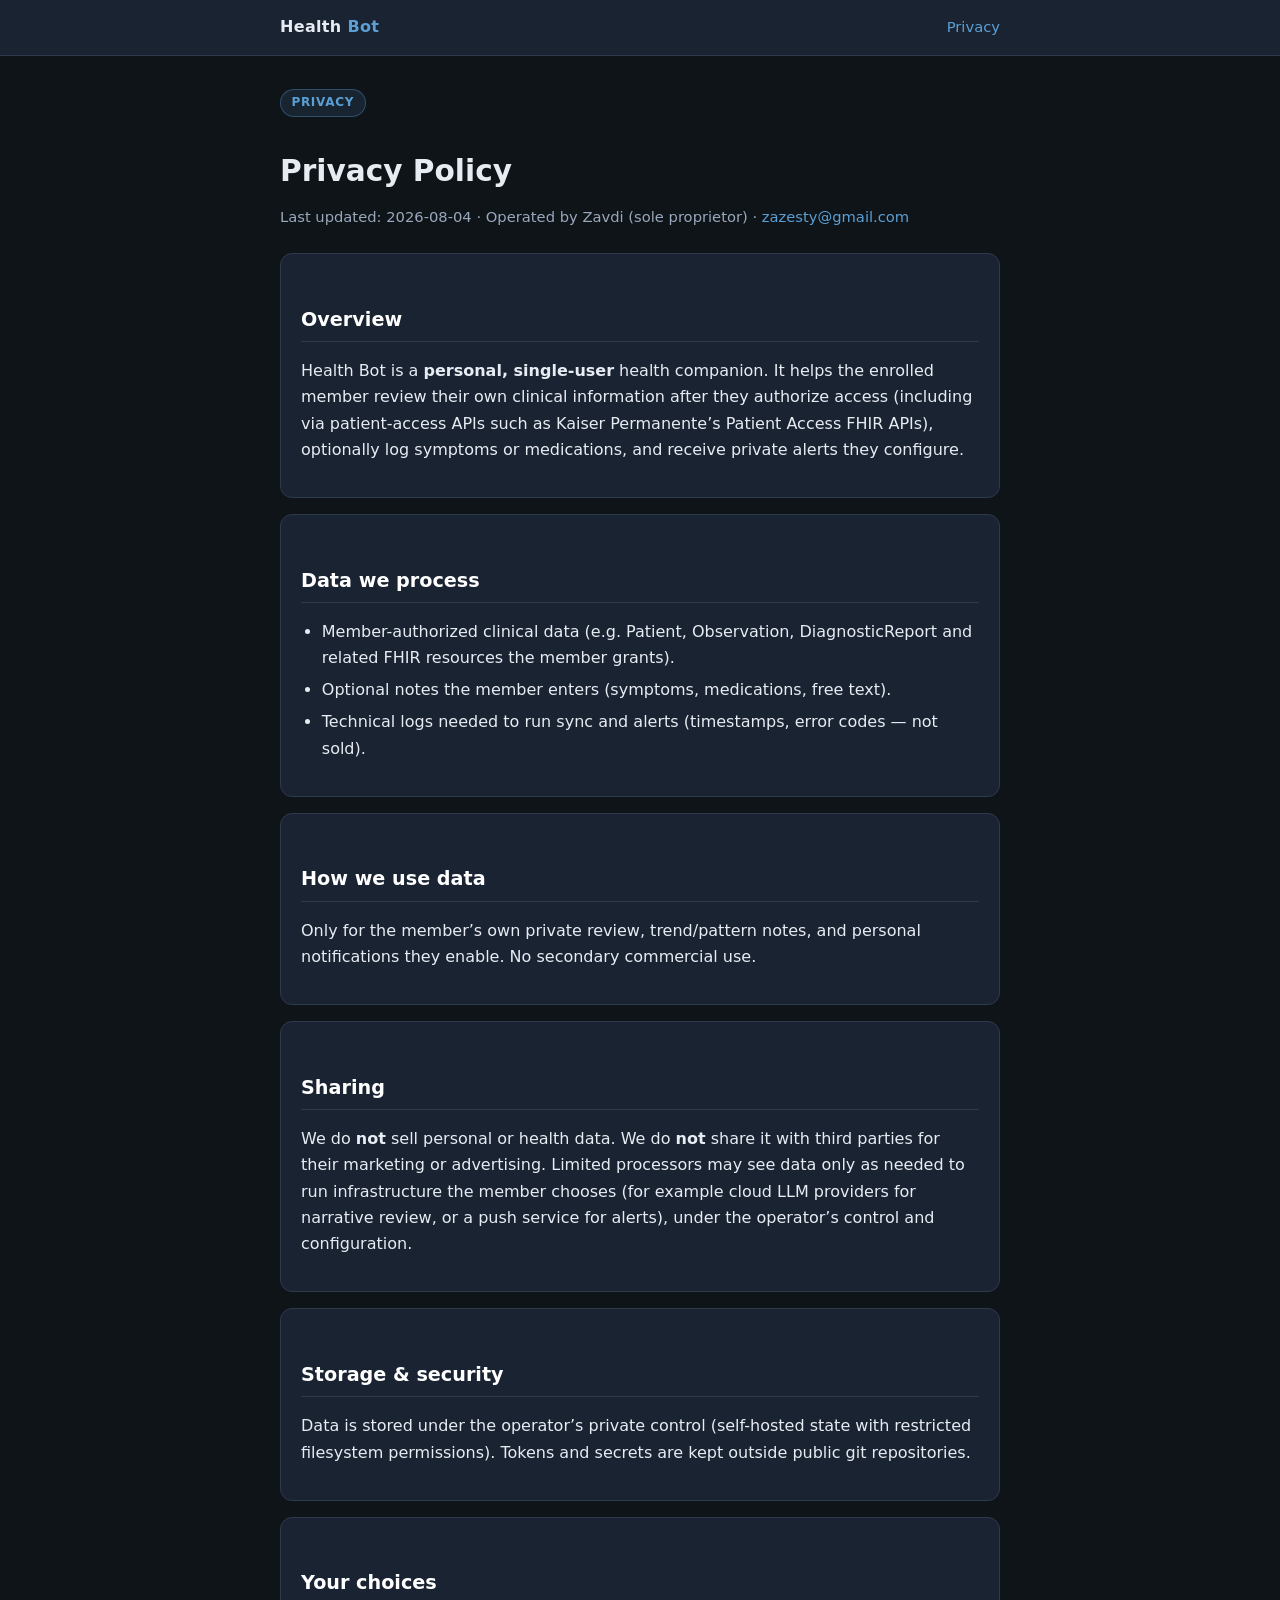
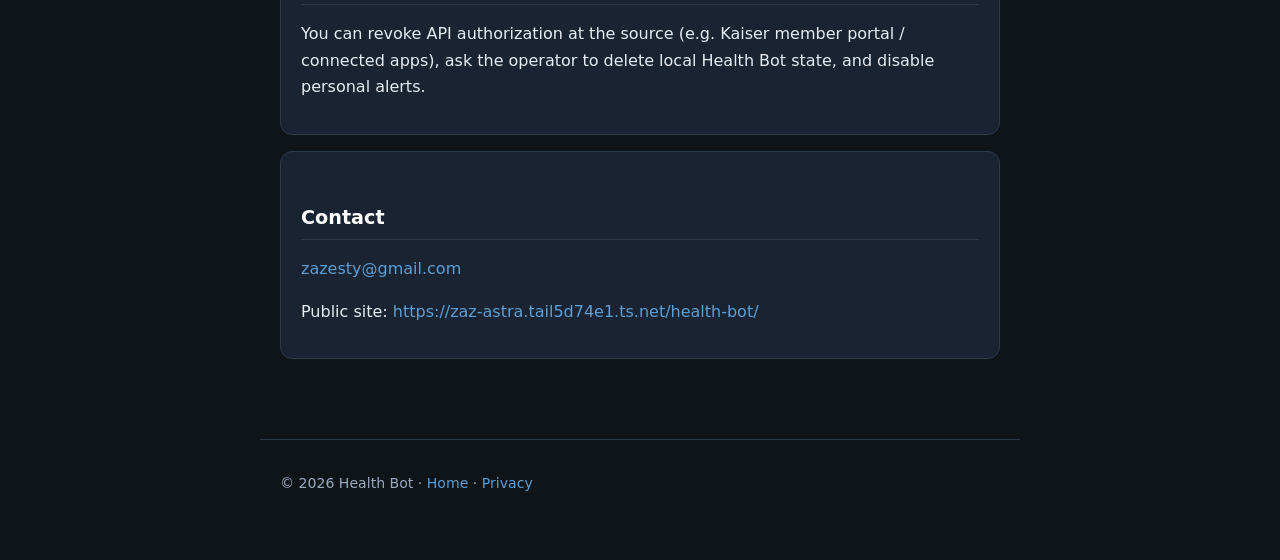
==== public/health-bot/privacy.html @ a07a48cc "auto: config snapshot 2026-08-05T04:56:00Z" ====
<!DOCTYPE html>
<html lang="en">
<head>
  <meta charset="utf-8" />
  <meta name="viewport" content="width=device-width, initial-scale=1" />
  <title>Health Bot — Privacy Policy</title>
  <meta name="description" content="Privacy policy for Health Bot, a personal member-authorized health companion operated by Zavdi." />
  <link rel="stylesheet" href="styles.css" />
</head>
<body>
  <header class="site">
    <div class="inner">
      <a class="brand" href="index.html">Health <span>Bot</span></a>
      <nav>
        <a class="active" href="privacy.html">Privacy</a>
      </nav>
    </div>
  </header>

  <main class="wrap">
    <div class="badge">Privacy</div>
    <h1>Privacy Policy</h1>
    <p class="meta">Last updated: 2026-08-04 · Operated by Zavdi (sole proprietor) ·
      <a href="mailto:zazesty@gmail.com">zazesty@gmail.com</a>
    </p>

    <div class="card">
      <h2>Overview</h2>
      <p>
        Health Bot is a <strong>personal, single-user</strong> health companion.
        It helps the enrolled member review their own clinical information after
        they authorize access (including via patient-access APIs such as Kaiser
        Permanente’s Patient Access FHIR APIs), optionally log symptoms or medications,
        and receive private alerts they configure.
      </p>
    </div>

    <div class="card">
      <h2>Data we process</h2>
      <ul>
        <li>Member-authorized clinical data (e.g. Patient, Observation, DiagnosticReport and related FHIR resources the member grants).</li>
        <li>Optional notes the member enters (symptoms, medications, free text).</li>
        <li>Technical logs needed to run sync and alerts (timestamps, error codes — not sold).</li>
      </ul>
    </div>

    <div class="card">
      <h2>How we use data</h2>
      <p>Only for the member’s own private review, trend/pattern notes, and personal notifications they enable. No secondary commercial use.</p>
    </div>

    <div class="card">
      <h2>Sharing</h2>
      <p>
        We do <strong>not</strong> sell personal or health data.
        We do <strong>not</strong> share it with third parties for their marketing or advertising.
        Limited processors may see data only as needed to run infrastructure the member chooses
        (for example cloud LLM providers for narrative review, or a push service for alerts),
        under the operator’s control and configuration.
      </p>
    </div>

    <div class="card">
      <h2>Storage &amp; security</h2>
      <p>
        Data is stored under the operator’s private control (self-hosted state with restricted
        filesystem permissions). Tokens and secrets are kept outside public git repositories.
      </p>
    </div>

    <div class="card">
      <h2>Your choices</h2>
      <p>
        You can revoke API authorization at the source (e.g. Kaiser member portal / connected apps),
        ask the operator to delete local Health Bot state, and disable personal alerts.
      </p>
    </div>

    <div class="card">
      <h2>Contact</h2>
      <p><a href="mailto:zazesty@gmail.com">zazesty@gmail.com</a></p>
      <p>Public site: <a href="https://zaz-astra.tail5d74e1.ts.net/health-bot/">https://zaz-astra.tail5d74e1.ts.net/health-bot/</a></p>
    </div>
  </main>

  <footer class="wrap">
    © 2026 Health Bot · <a href="index.html">Home</a> · <a href="privacy.html">Privacy</a>
  </footer>
</body>
</html>
---- public/health-bot/styles.css ----
:root {
  --bg: #0f1419;
  --surface: #1a2332;
  --border: #2d3a4d;
  --text: #e7ecf3;
  --muted: #9aa8bc;
  --accent: #5b9fd4;
  --accent-soft: rgba(91, 159, 212, 0.12);
  --ok: #3ecf8e;
  --warn: #e8b84a;
}

* { box-sizing: border-box; }

html { scroll-behavior: smooth; }

body {
  margin: 0;
  font-family: "Segoe UI", system-ui, -apple-system, sans-serif;
  background: var(--bg);
  color: var(--text);
  line-height: 1.65;
  font-size: 16px;
}

a { color: var(--accent); text-decoration: none; }
a:hover { text-decoration: underline; }

.wrap {
  max-width: 760px;
  margin: 0 auto;
  padding: 2rem 1.25rem 4rem;
}

header.site {
  border-bottom: 1px solid var(--border);
  background: var(--surface);
  position: sticky;
  top: 0;
  z-index: 10;
}

header.site .inner {
  max-width: 760px;
  margin: 0 auto;
  padding: 0.9rem 1.25rem;
  display: flex;
  flex-wrap: wrap;
  gap: 0.75rem 1.25rem;
  align-items: center;
  justify-content: space-between;
}

.brand {
  font-weight: 700;
  letter-spacing: 0.02em;
  color: var(--text);
  text-decoration: none;
}

.brand span { color: var(--accent); }

nav a {
  color: var(--muted);
  margin-left: 1rem;
  font-size: 0.92rem;
}

nav a:hover, nav a.active { color: var(--accent); }

h1 {
  font-size: 1.85rem;
  line-height: 1.25;
  margin: 1.5rem 0 0.5rem;
}

h2 {
  font-size: 1.2rem;
  margin: 2rem 0 0.6rem;
  padding-bottom: 0.35rem;
  border-bottom: 1px solid var(--border);
  color: #fff;
}

h3 {
  font-size: 1.05rem;
  margin: 1.4rem 0 0.4rem;
  color: #fff;
}

.meta {
  color: var(--muted);
  font-size: 0.92rem;
  margin-bottom: 1.5rem;
}

p, li { color: var(--text); }
ul, ol { padding-left: 1.3rem; }
li { margin: 0.35rem 0; }

.card {
  background: var(--surface);
  border: 1px solid var(--border);
  border-radius: 12px;
  padding: 1.1rem 1.25rem;
  margin: 1rem 0;
}

.card.highlight {
  border-color: var(--accent);
  background: var(--accent-soft);
}

.badge {
  display: inline-block;
  font-size: 0.75rem;
  font-weight: 600;
  text-transform: uppercase;
  letter-spacing: 0.06em;
  color: var(--accent);
  background: var(--accent-soft);
  border: 1px solid rgba(91, 159, 212, 0.35);
  border-radius: 999px;
  padding: 0.2rem 0.65rem;
  margin-bottom: 0.75rem;
}

.sms {
  font-family: ui-monospace, "SF Mono", Menlo, Consolas, monospace;
  font-size: 0.9rem;
  white-space: pre-wrap;
  background: #0b1016;
  border: 1px solid var(--border);
  border-radius: 10px;
  padding: 1rem 1.1rem;
  color: #d5e4f5;
  margin: 0.6rem 0 1rem;
}

.flow-step {
  display: grid;
  grid-template-columns: 2.5rem 1fr;
  gap: 0.75rem;
  margin: 1rem 0;
  align-items: start;
}

.step-num {
  width: 2.5rem;
  height: 2.5rem;
  border-radius: 50%;
  background: var(--accent-soft);
  border: 1px solid rgba(91, 159, 212, 0.4);
  color: var(--accent);
  display: flex;
  align-items: center;
  justify-content: center;
  font-weight: 700;
}

table {
  width: 100%;
  border-collapse: collapse;
  margin: 1rem 0;
  font-size: 0.95rem;
}

th, td {
  border: 1px solid var(--border);
  padding: 0.65rem 0.8rem;
  text-align: left;
  vertical-align: top;
}

th {
  background: var(--surface);
  color: var(--muted);
  font-weight: 600;
  width: 32%;
}

footer {
  margin-top: 3rem;
  padding-top: 1.25rem;
  border-top: 1px solid var(--border);
  color: var(--muted);
  font-size: 0.88rem;
}

.links-row {
  display: flex;
  flex-wrap: wrap;
  gap: 0.75rem;
  margin: 1.25rem 0;
}

.btn {
  display: inline-block;
  padding: 0.55rem 1rem;
  border-radius: 8px;
  border: 1px solid var(--border);
  background: var(--surface);
  color: var(--text);
  text-decoration: none;
  font-size: 0.92rem;
}

.btn:hover { border-color: var(--accent); text-decoration: none; color: var(--accent); }

.btn.primary {
  background: var(--accent);
  border-color: var(--accent);
  color: #0b1016;
  font-weight: 600;
}

.btn.primary:hover { filter: brightness(1.08); color: #0b1016; }

@media print {
  body { background: #fff; color: #111; }
  header.site { position: static; background: #fff; border-color: #ccc; }
  .card, .sms { background: #f7f7f7; color: #111; border-color: #ccc; }
  a { color: #0645ad; }
  h2, h3, .brand { color: #111; }
}
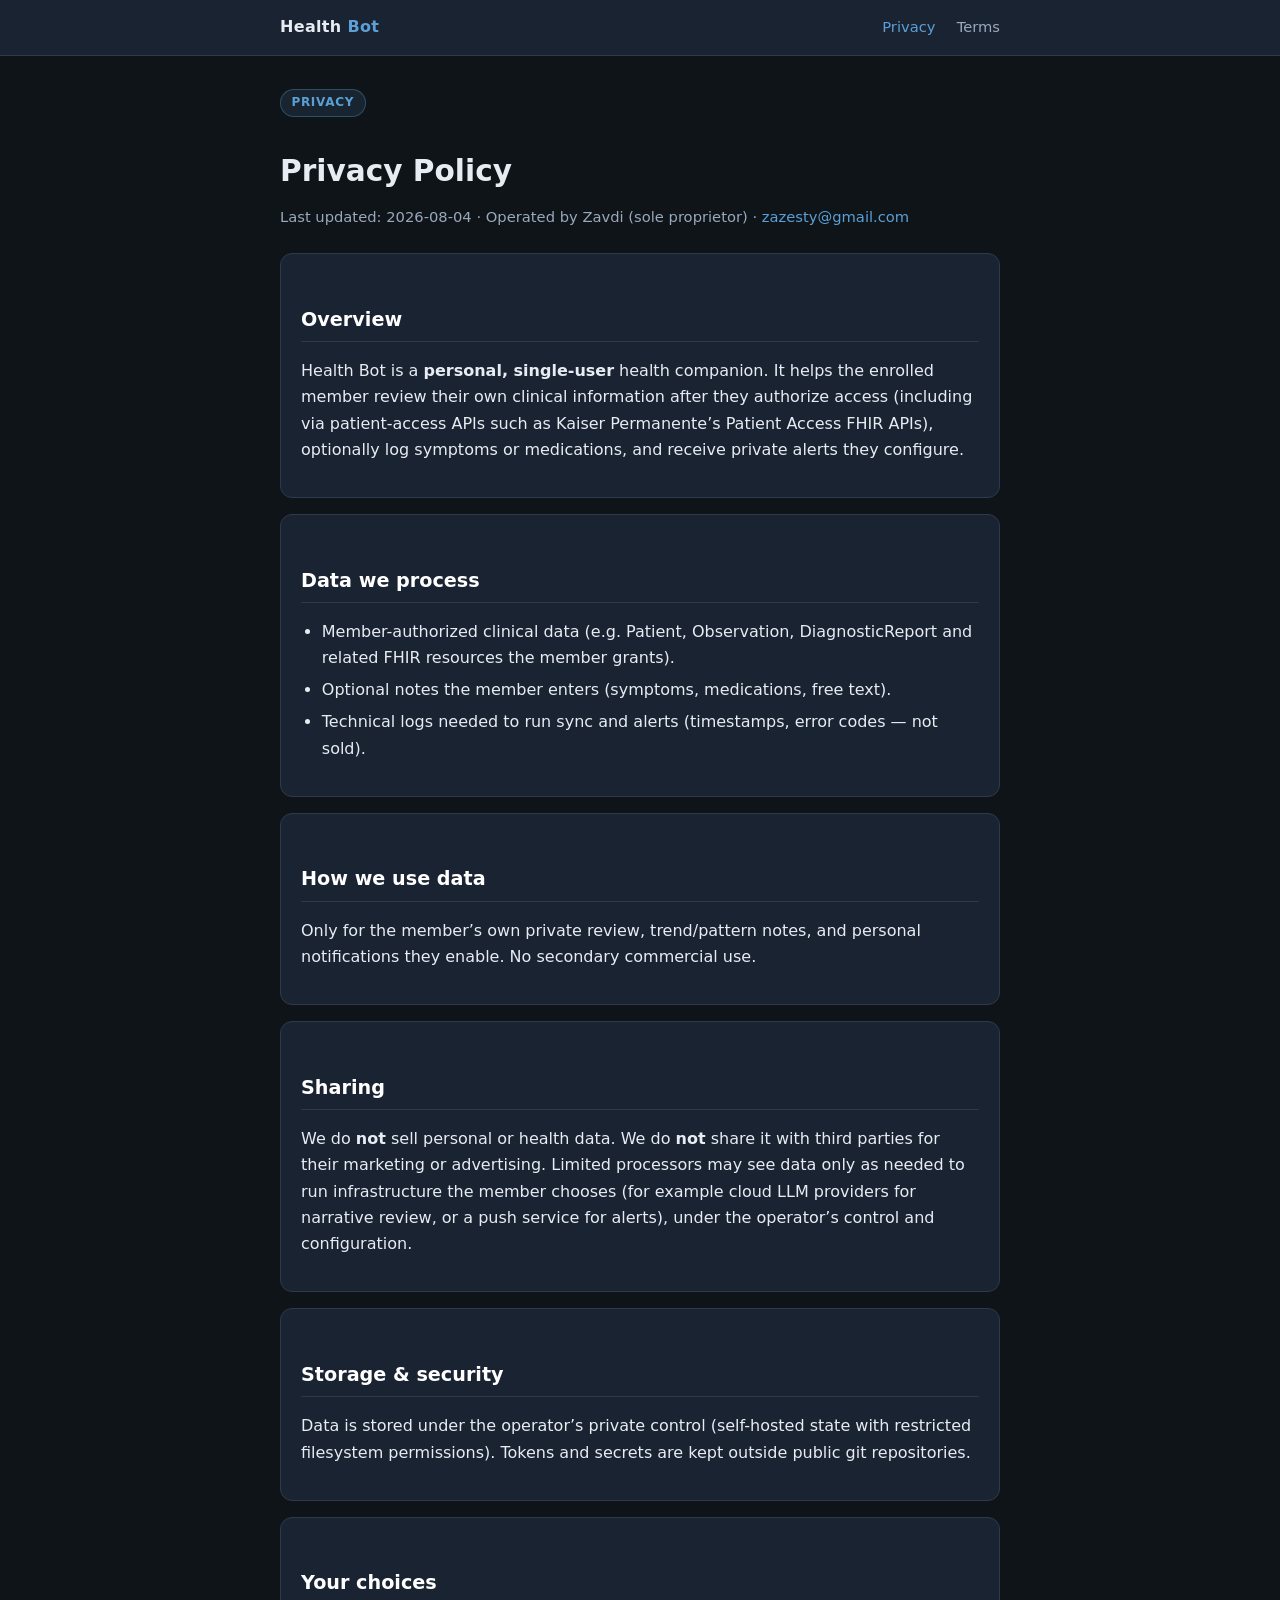
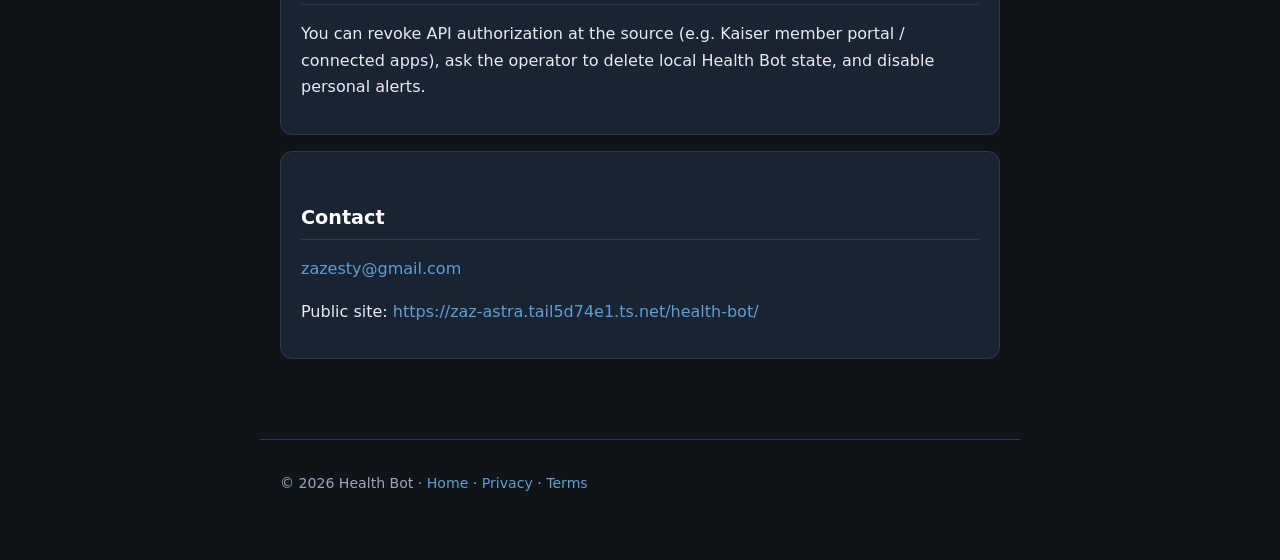
==== commit 10abf4a8: "auto: config snapshot 2026-09-10T18:58:46Z" ====
--- a/public/health-bot/privacy.html
+++ b/public/health-bot/privacy.html
@@ -13,6 +13,7 @@
       <a class="brand" href="index.html">Health <span>Bot</span></a>
       <nav>
         <a class="active" href="privacy.html">Privacy</a>
+        <a href="terms.html">Terms</a>
       </nav>
     </div>
   </header>
@@ -84,7 +85,7 @@
   </main>
 
   <footer class="wrap">
-    © 2026 Health Bot · <a href="index.html">Home</a> · <a href="privacy.html">Privacy</a>
+    © 2026 Health Bot · <a href="index.html">Home</a> · <a href="privacy.html">Privacy</a> · <a href="terms.html">Terms</a>
   </footer>
 </body>
 </html>
